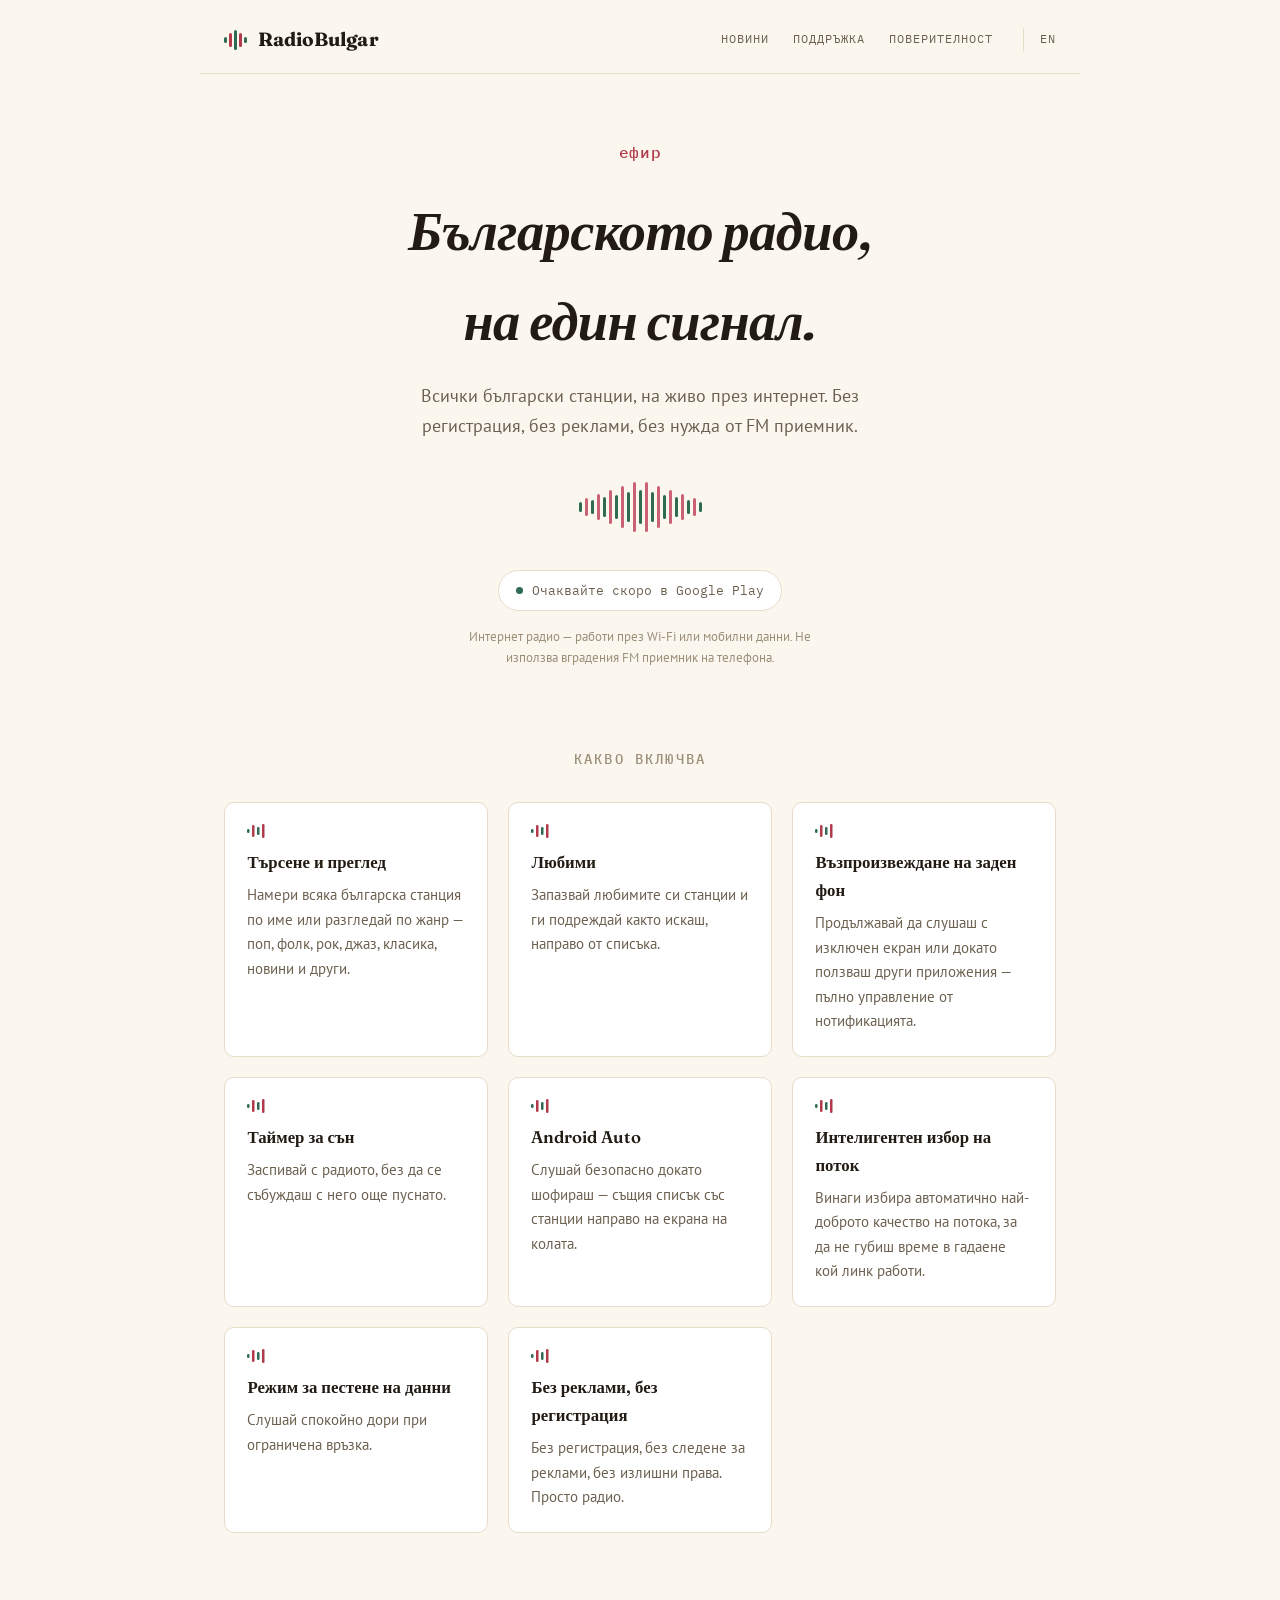
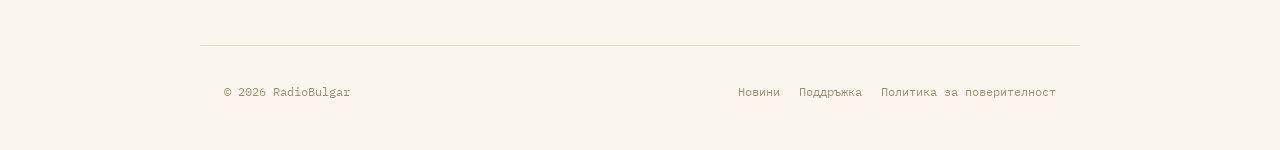
==== bg/index.html @ 14b4b931 "Added BG translateion" ====
<!DOCTYPE html>
<html lang="bg">
<head>
<meta charset="UTF-8">
<meta name="viewport" content="width=device-width, initial-scale=1.0">
<title>RadioBulgar — България, на един сигнал</title>
<meta name="description" content="RadioBulgar е просто, бързо приложение без реклами за слушане на български радиостанции на живо през интернет за Android.">
<link rel="preconnect" href="https://fonts.googleapis.com">
<link rel="preconnect" href="https://fonts.gstatic.com" crossorigin>
<link href="https://fonts.googleapis.com/css2?family=Fraunces:ital,opsz,wght@0,9..144,500;0,9..144,600;1,9..144,500&family=PT+Sans:wght@400;600;700&family=IBM+Plex+Mono:wght@400;500&display=swap" rel="stylesheet">
<link rel="stylesheet" href="../style.css">
</head>
<body>

<header class="site-header">
  <a href="index.html" class="brand">
    <svg class="mark" width="24" height="20" viewBox="0 0 24 20" aria-hidden="true">
      <rect x="0"  y="7" width="3" height="6"  rx="1.5"/>
      <rect x="5"  y="3" width="3" height="14" rx="1.5"/>
      <rect x="10" y="0" width="3" height="20" rx="1.5"/>
      <rect x="15" y="3" width="3" height="14" rx="1.5"/>
      <rect x="20" y="7" width="3" height="6"  rx="1.5"/>
    </svg>
    <span class="brand-word">RadioBulgar</span>
  </a>
  <nav class="site-nav">
    <a href="messages.html">Новини</a>
    <a href="support.html">Поддръжка</a>
    <a href="privacy.html">Поверителност</a>
    <a href="../index.html" class="lang-link">EN</a>
  </nav>
</header>

<main>
  <section class="hero">
    <p class="eyebrow"><span class="cy">ефир</span></p>
    <h1>Българското радио,<br>на един сигнал.</h1>
    <p class="tagline">Всички български станции, на живо през интернет. Без регистрация, без реклами, без нужда от FM приемник.</p>

    <div class="waveform" role="img" aria-label="Аудио вълна">
      <span class="bar" style="height:10px; animation-delay:0.0s"></span>
      <span class="bar" style="height:18px; animation-delay:0.1s"></span>
      <span class="bar" style="height:14px; animation-delay:0.2s"></span>
      <span class="bar" style="height:26px; animation-delay:0.3s"></span>
      <span class="bar" style="height:20px; animation-delay:0.4s"></span>
      <span class="bar" style="height:34px; animation-delay:0.5s"></span>
      <span class="bar" style="height:24px; animation-delay:0.6s"></span>
      <span class="bar" style="height:42px; animation-delay:0.7s"></span>
      <span class="bar" style="height:30px; animation-delay:0.8s"></span>
      <span class="bar" style="height:50px; animation-delay:0.9s"></span>
      <span class="bar" style="height:34px; animation-delay:1.0s"></span>
      <span class="bar" style="height:50px; animation-delay:1.1s"></span>
      <span class="bar" style="height:30px; animation-delay:1.2s"></span>
      <span class="bar" style="height:42px; animation-delay:1.3s"></span>
      <span class="bar" style="height:24px; animation-delay:1.4s"></span>
      <span class="bar" style="height:34px; animation-delay:1.5s"></span>
      <span class="bar" style="height:20px; animation-delay:1.6s"></span>
      <span class="bar" style="height:26px; animation-delay:1.7s"></span>
      <span class="bar" style="height:14px; animation-delay:1.8s"></span>
      <span class="bar" style="height:18px; animation-delay:1.9s"></span>
      <span class="bar" style="height:10px; animation-delay:2.0s"></span>
    </div>

    <span class="standby-badge"><span class="dot"></span> Очаквайте скоро в Google Play</span>
    <p class="net-note">Интернет радио — работи през Wi-Fi или мобилни данни. Не използва вградения FM приемник на телефона.</p>
  </section>

  <section class="band" aria-label="Възможности">
    <h2 class="band-title">Какво включва</h2>
    <div class="feature-grid">
      <article class="feature-card">
        <svg class="mini-wave" width="22" height="14" viewBox="0 0 22 14" aria-hidden="true">
          <rect x="0" y="5" width="2.5" height="4" rx="1.2" fill="#2e6b52"/>
          <rect x="5" y="1" width="2.5" height="12" rx="1.2" fill="#b23a4a"/>
          <rect x="10" y="3" width="2.5" height="8" rx="1.2" fill="#2e6b52"/>
          <rect x="15" y="0" width="2.5" height="14" rx="1.2" fill="#b23a4a"/>
        </svg>
        <h3>Търсене и преглед</h3>
        <p>Намери всяка българска станция по име или разгледай по жанр — поп, фолк, рок, джаз, класика, новини и други.</p>
      </article>
      <article class="feature-card">
        <svg class="mini-wave" width="22" height="14" viewBox="0 0 22 14" aria-hidden="true">
          <rect x="0" y="5" width="2.5" height="4" rx="1.2" fill="#2e6b52"/>
          <rect x="5" y="1" width="2.5" height="12" rx="1.2" fill="#b23a4a"/>
          <rect x="10" y="3" width="2.5" height="8" rx="1.2" fill="#2e6b52"/>
          <rect x="15" y="0" width="2.5" height="14" rx="1.2" fill="#b23a4a"/>
        </svg>
        <h3>Любими</h3>
        <p>Запазвай любимите си станции и ги подреждай както искаш, направо от списъка.</p>
      </article>
      <article class="feature-card">
        <svg class="mini-wave" width="22" height="14" viewBox="0 0 22 14" aria-hidden="true">
          <rect x="0" y="5" width="2.5" height="4" rx="1.2" fill="#2e6b52"/>
          <rect x="5" y="1" width="2.5" height="12" rx="1.2" fill="#b23a4a"/>
          <rect x="10" y="3" width="2.5" height="8" rx="1.2" fill="#2e6b52"/>
          <rect x="15" y="0" width="2.5" height="14" rx="1.2" fill="#b23a4a"/>
        </svg>
        <h3>Възпроизвеждане на заден фон</h3>
        <p>Продължавай да слушаш с изключен екран или докато ползваш други приложения — пълно управление от нотификацията.</p>
      </article>
      <article class="feature-card">
        <svg class="mini-wave" width="22" height="14" viewBox="0 0 22 14" aria-hidden="true">
          <rect x="0" y="5" width="2.5" height="4" rx="1.2" fill="#2e6b52"/>
          <rect x="5" y="1" width="2.5" height="12" rx="1.2" fill="#b23a4a"/>
          <rect x="10" y="3" width="2.5" height="8" rx="1.2" fill="#2e6b52"/>
          <rect x="15" y="0" width="2.5" height="14" rx="1.2" fill="#b23a4a"/>
        </svg>
        <h3>Таймер за сън</h3>
        <p>Заспивай с радиото, без да се събуждаш с него още пуснато.</p>
      </article>
      <article class="feature-card">
        <svg class="mini-wave" width="22" height="14" viewBox="0 0 22 14" aria-hidden="true">
          <rect x="0" y="5" width="2.5" height="4" rx="1.2" fill="#2e6b52"/>
          <rect x="5" y="1" width="2.5" height="12" rx="1.2" fill="#b23a4a"/>
          <rect x="10" y="3" width="2.5" height="8" rx="1.2" fill="#2e6b52"/>
          <rect x="15" y="0" width="2.5" height="14" rx="1.2" fill="#b23a4a"/>
        </svg>
        <h3>Android Auto</h3>
        <p>Слушай безопасно докато шофираш — същия списък със станции направо на екрана на колата.</p>
      </article>
      <article class="feature-card">
        <svg class="mini-wave" width="22" height="14" viewBox="0 0 22 14" aria-hidden="true">
          <rect x="0" y="5" width="2.5" height="4" rx="1.2" fill="#2e6b52"/>
          <rect x="5" y="1" width="2.5" height="12" rx="1.2" fill="#b23a4a"/>
          <rect x="10" y="3" width="2.5" height="8" rx="1.2" fill="#2e6b52"/>
          <rect x="15" y="0" width="2.5" height="14" rx="1.2" fill="#b23a4a"/>
        </svg>
        <h3>Интелигентен избор на поток</h3>
        <p>Винаги избира автоматично най-доброто качество на потока, за да не губиш време в гадаене кой линк работи.</p>
      </article>
      <article class="feature-card">
        <svg class="mini-wave" width="22" height="14" viewBox="0 0 22 14" aria-hidden="true">
          <rect x="0" y="5" width="2.5" height="4" rx="1.2" fill="#2e6b52"/>
          <rect x="5" y="1" width="2.5" height="12" rx="1.2" fill="#b23a4a"/>
          <rect x="10" y="3" width="2.5" height="8" rx="1.2" fill="#2e6b52"/>
          <rect x="15" y="0" width="2.5" height="14" rx="1.2" fill="#b23a4a"/>
        </svg>
        <h3>Режим за пестене на данни</h3>
        <p>Слушай спокойно дори при ограничена връзка.</p>
      </article>
      <article class="feature-card">
        <svg class="mini-wave" width="22" height="14" viewBox="0 0 22 14" aria-hidden="true">
          <rect x="0" y="5" width="2.5" height="4" rx="1.2" fill="#2e6b52"/>
          <rect x="5" y="1" width="2.5" height="12" rx="1.2" fill="#b23a4a"/>
          <rect x="10" y="3" width="2.5" height="8" rx="1.2" fill="#2e6b52"/>
          <rect x="15" y="0" width="2.5" height="14" rx="1.2" fill="#b23a4a"/>
        </svg>
        <h3>Без реклами, без регистрация</h3>
        <p>Без регистрация, без следене за реклами, без излишни права. Просто радио.</p>
      </article>
    </div>
  </section>
</main>

<footer class="site-footer">
  <span>&copy; 2026 RadioBulgar</span>
  <nav>
    <a href="messages.html">Новини</a>
    <a href="support.html">Поддръжка</a>
    <a href="privacy.html">Политика за поверителност</a>
  </nav>
</footer>

</body>
</html>
---- style.css ----
/* ============================================================
   RadioBulgar — signal on paper
   Light theme. The signature motif is a waveform: thin bars of
   varying height standing in for the audio signal itself, used
   as the logomark, the hero's one decorative gesture, and a
   quiet bullet on each feature — never a tuning dial, never a
   cabinet.
   ============================================================ */

:root {
  --paper:      #fbf7ef;
  --panel:      #ffffff;
  --line:       #e6dcc8;
  --ink:        #211b13;
  --ink-soft:   #6c6151;
  --ink-faint:  #9b8f7a;
  --rose:       #b23a4a;
  --rose-soft:  #c96274;
  --pine:       #2e6b52;
  --pine-soft:  #4c8a6e;
  --max-width: 880px;
}

* { box-sizing: border-box; }

html { scroll-behavior: smooth; }

body {
  margin: 0;
  background: var(--paper);
  color: var(--ink);
  font-family: "PT Sans", Helvetica, Arial, sans-serif;
  line-height: 1.65;
}

h1, h2, h3, .brand-word {
  font-family: "Fraunces", Georgia, serif;
}

a { color: var(--rose); text-decoration: none; }
a:hover { text-decoration: underline; text-decoration-color: var(--rose-soft); }

:focus-visible {
  outline: 2px solid var(--rose);
  outline-offset: 3px;
  border-radius: 2px;
}

/* ---------- header ---------- */

header.site-header {
  display: flex;
  align-items: center;
  justify-content: space-between;
  padding: 1.5rem 1.5rem 1.1rem;
  max-width: var(--max-width);
  margin: 0 auto;
  border-bottom: 1px solid var(--line);
}

.brand {
  display: flex;
  align-items: center;
  gap: 0.6rem;
  font-weight: 700;
  font-size: 1.2rem;
  color: var(--ink);
  letter-spacing: 0.005em;
}

.brand:hover { text-decoration: none; }

.mark { flex: none; }
.mark rect:nth-child(odd) { fill: var(--pine); }
.mark rect:nth-child(even) { fill: var(--rose); }

nav.site-nav {
  display: flex;
  gap: 1.5rem;
  font-family: "IBM Plex Mono", monospace;
  font-size: 0.78rem;
  letter-spacing: 0.08em;
  text-transform: uppercase;
}

nav.site-nav a {
  color: var(--ink-soft);
  border-bottom: 1px solid transparent;
  padding-bottom: 2px;
}

nav.site-nav a:hover {
  color: var(--rose);
  text-decoration: none;
  border-bottom-color: var(--rose);
}

nav.site-nav a.lang-link {
  margin-left: 0.4rem;
  padding-left: 1rem;
  border-left: 1px solid var(--line);
}

main {
  max-width: var(--max-width);
  margin: 0 auto;
  padding: 0 1.5rem 4rem;
}

/* ---------- hero ---------- */

.hero {
  padding: 3.2rem 0 1.5rem;
  text-align: center;
}

.eyebrow {
  display: inline-flex;
  align-items: baseline;
  gap: 0.5rem;
  font-family: "IBM Plex Mono", monospace;
  font-size: 0.82rem;
  margin-bottom: 1.3rem;
  letter-spacing: 0.04em;
}

.eyebrow .cy { font-size: 1rem; color: var(--rose); font-weight: 500; }
.eyebrow .gloss { color: var(--ink-faint); }

.hero h1 {
  font-size: clamp(2.3rem, 5.8vw, 3.4rem);
  font-weight: 600;
  font-style: italic;
  margin: 0 0 1rem;
  color: var(--ink);
  letter-spacing: -0.01em;
}

.hero .tagline {
  font-size: 1.12rem;
  color: var(--ink-soft);
  max-width: 480px;
  margin: 0 auto 2.4rem;
}

/* signature waveform rule */

.waveform {
  display: flex;
  align-items: center;
  justify-content: center;
  gap: 3px;
  height: 56px;
  margin: 0 auto 2.2rem;
}

.waveform .bar {
  width: 3px;
  border-radius: 2px;
  background: var(--pine);
  align-self: center;
  transform-origin: center;
  animation: breathe 3.6s ease-in-out infinite;
}

.waveform .bar:nth-child(even) { background: var(--rose-soft); }

@keyframes breathe {
  0%, 100% { transform: scaleY(1); }
  50% { transform: scaleY(0.82); }
}

.standby-badge {
  display: inline-flex;
  align-items: center;
  gap: 0.55rem;
  padding: 0.55rem 1.1rem;
  border-radius: 999px;
  background: var(--panel);
  border: 1px solid var(--line);
  color: var(--ink-soft);
  font-family: "IBM Plex Mono", monospace;
  font-size: 0.82rem;
}

.standby-badge .dot {
  width: 7px;
  height: 7px;
  border-radius: 50%;
  background: var(--pine);
}

.net-note {
  margin: 0.9rem auto 0;
  max-width: 380px;
  font-size: 0.8rem;
  color: var(--ink-faint);
}

/* ---------- features ---------- */

.band { margin-top: 3.5rem; }

.band-title {
  font-size: 0.85rem;
  text-transform: uppercase;
  letter-spacing: 0.16em;
  color: var(--ink-faint);
  text-align: center;
  margin-bottom: 2rem;
  font-family: "IBM Plex Mono", monospace;
  font-weight: 500;
}

.feature-grid {
  display: grid;
  grid-template-columns: repeat(auto-fit, minmax(230px, 1fr));
  gap: 1.25rem;
}

.feature-card {
  background: var(--panel);
  color: var(--ink);
  border: 1px solid var(--line);
  border-radius: 10px;
  padding: 1.3rem 1.4rem 1.4rem;
  transition: transform 0.18s ease, box-shadow 0.18s ease;
}

.feature-card:hover {
  transform: translateY(-2px);
  box-shadow: 0 10px 24px rgba(33, 27, 19, 0.08);
}

.feature-card .mini-wave {
  display: block;
  margin-bottom: 0.7rem;
}

.feature-card h3 {
  margin: 0 0 0.4rem;
  font-size: 1.05rem;
  font-weight: 600;
  font-style: normal;
}

.feature-card p {
  margin: 0;
  color: var(--ink-soft);
  font-size: 0.93rem;
}

/* ---------- doc panel (support / privacy) ---------- */

.doc {
  background: var(--panel);
  color: var(--ink);
  border: 1px solid var(--line);
  border-radius: 12px;
  padding: 2.4rem clamp(1.4rem, 5vw, 3.2rem) 2.8rem;
  margin-top: 2.5rem;
}

.doc h1.page-title {
  font-size: 2rem;
  font-style: italic;
  font-weight: 600;
  margin: 0 0 0.4rem;
}

.doc .stamp {
  display: inline-block;
  font-family: "IBM Plex Mono", monospace;
  font-size: 0.76rem;
  color: var(--ink-faint);
  border: 1px solid var(--line);
  border-radius: 4px;
  padding: 0.2rem 0.55rem;
  margin-bottom: 1.7rem;
}

.doc h2 {
  font-size: 1.25rem;
  font-style: italic;
  margin-top: 2.2rem;
  padding-top: 1.3rem;
  border-top: 1px solid var(--line);
}

.doc h2:first-of-type { border-top: none; padding-top: 0; }

.doc h3 {
  font-size: 1.02rem;
  font-style: normal;
  margin: 1.4rem 0 0.4rem;
  color: var(--rose);
}

.doc ul { padding-left: 1.3rem; }
.doc li { margin: 0.3rem 0; }
.doc code {
  background: var(--paper);
  border: 1px solid var(--line);
  border-radius: 4px;
  padding: 0.1rem 0.4rem;
  font-family: "IBM Plex Mono", monospace;
  font-size: 0.88em;
}

.doc .lede {
  font-size: 1.02rem;
  color: var(--ink-soft);
}

/* ---------- FAQ entries ---------- */

.faq-item {
  padding: 1.1rem 0;
  border-top: 1px solid var(--line);
}

.faq-item:first-of-type { border-top: none; }

.faq-item h3 {
  margin: 0 0 0.35rem;
  font-size: 1rem;
  color: var(--rose);
}

.faq-item p { margin: 0; color: var(--ink-soft); font-size: 0.94rem; }

/* ---------- update posts ---------- */

.post {
  padding: 1.3rem 0;
  border-top: 1px solid var(--line);
}

.post:first-of-type { border-top: none; padding-top: 0; }

.post-date {
  font-family: "IBM Plex Mono", monospace;
  font-size: 0.76rem;
  color: var(--ink-faint);
  margin: 0 0 0.3rem;
}

.post h2 {
  font-size: 1.25rem;
  font-style: italic;
  margin: 0 0 0.5rem;
}

/* ---------- contact form ---------- */

.contact-form {
  display: flex;
  flex-direction: column;
  gap: 0.35rem;
  max-width: 480px;
  margin: 1.4rem 0 0.5rem;
}

.contact-form label {
  font-family: "IBM Plex Mono", monospace;
  font-size: 0.74rem;
  text-transform: uppercase;
  letter-spacing: 0.06em;
  color: var(--ink-soft);
  margin-top: 0.7rem;
}

.contact-form input,
.contact-form textarea {
  font: inherit;
  font-family: "PT Sans", sans-serif;
  padding: 0.6rem 0.7rem;
  border: 1px solid var(--line);
  border-radius: 6px;
  background: var(--paper);
  color: var(--ink);
}

.contact-form input:focus,
.contact-form textarea:focus {
  outline: none;
  border-color: var(--rose-soft);
}

.contact-form button {
  margin-top: 1.1rem;
  align-self: flex-start;
  padding: 0.65rem 1.5rem;
  border: none;
  border-radius: 999px;
  background: var(--rose);
  color: #fff;
  font-weight: 700;
  font-size: 0.92rem;
  cursor: pointer;
  font-family: "IBM Plex Mono", monospace;
  letter-spacing: 0.04em;
}

.contact-form button:hover { background: #97303d; }

/* ---------- footer ---------- */

footer.site-footer {
  max-width: var(--max-width);
  margin: 0 auto;
  padding: 2.2rem 1.5rem 3rem;
  color: var(--ink-faint);
  font-family: "IBM Plex Mono", monospace;
  font-size: 0.78rem;
  display: flex;
  justify-content: space-between;
  flex-wrap: wrap;
  gap: 0.75rem;
  border-top: 1px solid var(--line);
  margin-top: 3rem;
}

footer.site-footer nav { display: flex; gap: 1.2rem; }
footer.site-footer a { color: var(--ink-faint); }
footer.site-footer a:hover { color: var(--rose); }

@media (max-width: 520px) {
  header.site-header { flex-direction: column; gap: 0.9rem; align-items: flex-start; }
  .waveform { height: 44px; }
}

@media (prefers-reduced-motion: reduce) {
  html { scroll-behavior: auto; }
  .waveform .bar { animation: none; }
}
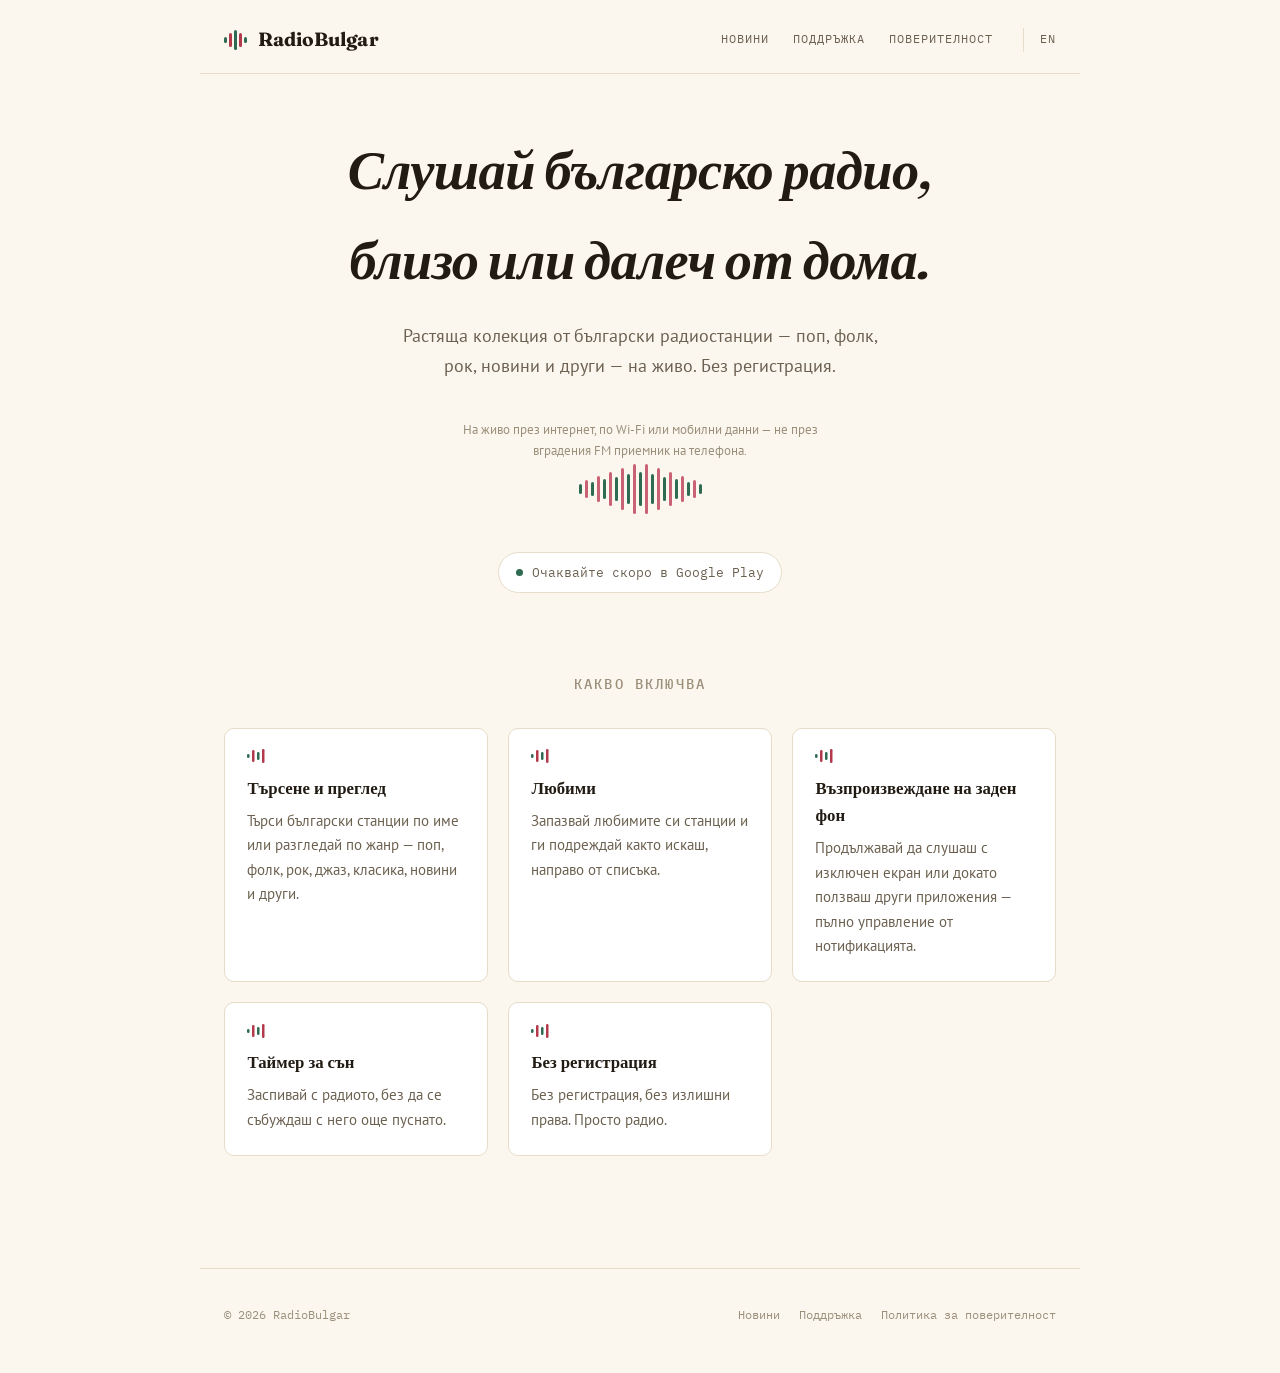
==== commit 0ccb6ef3: "Revise copy and trim privacy disclosures to avoid future-proofing claims Rewrites hero/feature copy " ====
--- a/bg/index.html
+++ b/bg/index.html
@@ -3,8 +3,8 @@
 <head>
 <meta charset="UTF-8">
 <meta name="viewport" content="width=device-width, initial-scale=1.0">
-<title>RadioBulgar — България, на един сигнал</title>
-<meta name="description" content="RadioBulgar е просто, бързо приложение без реклами за слушане на български радиостанции на живо през интернет за Android.">
+<title>RadioBulgar — България, винаги на ефир</title>
+<meta name="description" content="RadioBulgar е просто, бързо приложение за слушане на български радиостанции на живо през интернет за Android — близо или далеч от дома.">
 <link rel="preconnect" href="https://fonts.googleapis.com">
 <link rel="preconnect" href="https://fonts.gstatic.com" crossorigin>
 <link href="https://fonts.googleapis.com/css2?family=Fraunces:ital,opsz,wght@0,9..144,500;0,9..144,600;1,9..144,500&family=PT+Sans:wght@400;600;700&family=IBM+Plex+Mono:wght@400;500&display=swap" rel="stylesheet">
@@ -33,9 +33,9 @@
 
 <main>
   <section class="hero">
-    <p class="eyebrow"><span class="cy">ефир</span></p>
-    <h1>Българското радио,<br>на един сигнал.</h1>
-    <p class="tagline">Всички български станции, на живо през интернет. Без регистрация, без реклами, без нужда от FM приемник.</p>
+    <h1>Слушай българско радио,<br>близо или далеч от дома.</h1>
+    <p class="tagline">Растяща колекция от български радиостанции — поп, фолк, рок, новини и други — на живо. Без регистрация.</p>
+    <p class="net-note">На живо през интернет, по Wi-Fi или мобилни данни — не през вградения FM приемник на телефона.</p>
 
     <div class="waveform" role="img" aria-label="Аудио вълна">
       <span class="bar" style="height:10px; animation-delay:0.0s"></span>
@@ -62,7 +62,6 @@
     </div>
 
     <span class="standby-badge"><span class="dot"></span> Очаквайте скоро в Google Play</span>
-    <p class="net-note">Интернет радио — работи през Wi-Fi или мобилни данни. Не използва вградения FM приемник на телефона.</p>
   </section>
 
   <section class="band" aria-label="Възможности">
@@ -76,7 +75,7 @@
           <rect x="15" y="0" width="2.5" height="14" rx="1.2" fill="#b23a4a"/>
         </svg>
         <h3>Търсене и преглед</h3>
-        <p>Намери всяка българска станция по име или разгледай по жанр — поп, фолк, рок, джаз, класика, новини и други.</p>
+        <p>Търси български станции по име или разгледай по жанр — поп, фолк, рок, джаз, класика, новини и други.</p>
       </article>
       <article class="feature-card">
         <svg class="mini-wave" width="22" height="14" viewBox="0 0 22 14" aria-hidden="true">
@@ -115,38 +114,8 @@
           <rect x="10" y="3" width="2.5" height="8" rx="1.2" fill="#2e6b52"/>
           <rect x="15" y="0" width="2.5" height="14" rx="1.2" fill="#b23a4a"/>
         </svg>
-        <h3>Android Auto</h3>
-        <p>Слушай безопасно докато шофираш — същия списък със станции направо на екрана на колата.</p>
-      </article>
-      <article class="feature-card">
-        <svg class="mini-wave" width="22" height="14" viewBox="0 0 22 14" aria-hidden="true">
-          <rect x="0" y="5" width="2.5" height="4" rx="1.2" fill="#2e6b52"/>
-          <rect x="5" y="1" width="2.5" height="12" rx="1.2" fill="#b23a4a"/>
-          <rect x="10" y="3" width="2.5" height="8" rx="1.2" fill="#2e6b52"/>
-          <rect x="15" y="0" width="2.5" height="14" rx="1.2" fill="#b23a4a"/>
-        </svg>
-        <h3>Интелигентен избор на поток</h3>
-        <p>Винаги избира автоматично най-доброто качество на потока, за да не губиш време в гадаене кой линк работи.</p>
-      </article>
-      <article class="feature-card">
-        <svg class="mini-wave" width="22" height="14" viewBox="0 0 22 14" aria-hidden="true">
-          <rect x="0" y="5" width="2.5" height="4" rx="1.2" fill="#2e6b52"/>
-          <rect x="5" y="1" width="2.5" height="12" rx="1.2" fill="#b23a4a"/>
-          <rect x="10" y="3" width="2.5" height="8" rx="1.2" fill="#2e6b52"/>
-          <rect x="15" y="0" width="2.5" height="14" rx="1.2" fill="#b23a4a"/>
-        </svg>
-        <h3>Режим за пестене на данни</h3>
-        <p>Слушай спокойно дори при ограничена връзка.</p>
-      </article>
-      <article class="feature-card">
-        <svg class="mini-wave" width="22" height="14" viewBox="0 0 22 14" aria-hidden="true">
-          <rect x="0" y="5" width="2.5" height="4" rx="1.2" fill="#2e6b52"/>
-          <rect x="5" y="1" width="2.5" height="12" rx="1.2" fill="#b23a4a"/>
-          <rect x="10" y="3" width="2.5" height="8" rx="1.2" fill="#2e6b52"/>
-          <rect x="15" y="0" width="2.5" height="14" rx="1.2" fill="#b23a4a"/>
-        </svg>
-        <h3>Без реклами, без регистрация</h3>
-        <p>Без регистрация, без следене за реклами, без излишни права. Просто радио.</p>
+        <h3>Без регистрация</h3>
+        <p>Без регистрация, без излишни права. Просто радио.</p>
       </article>
     </div>
   </section>
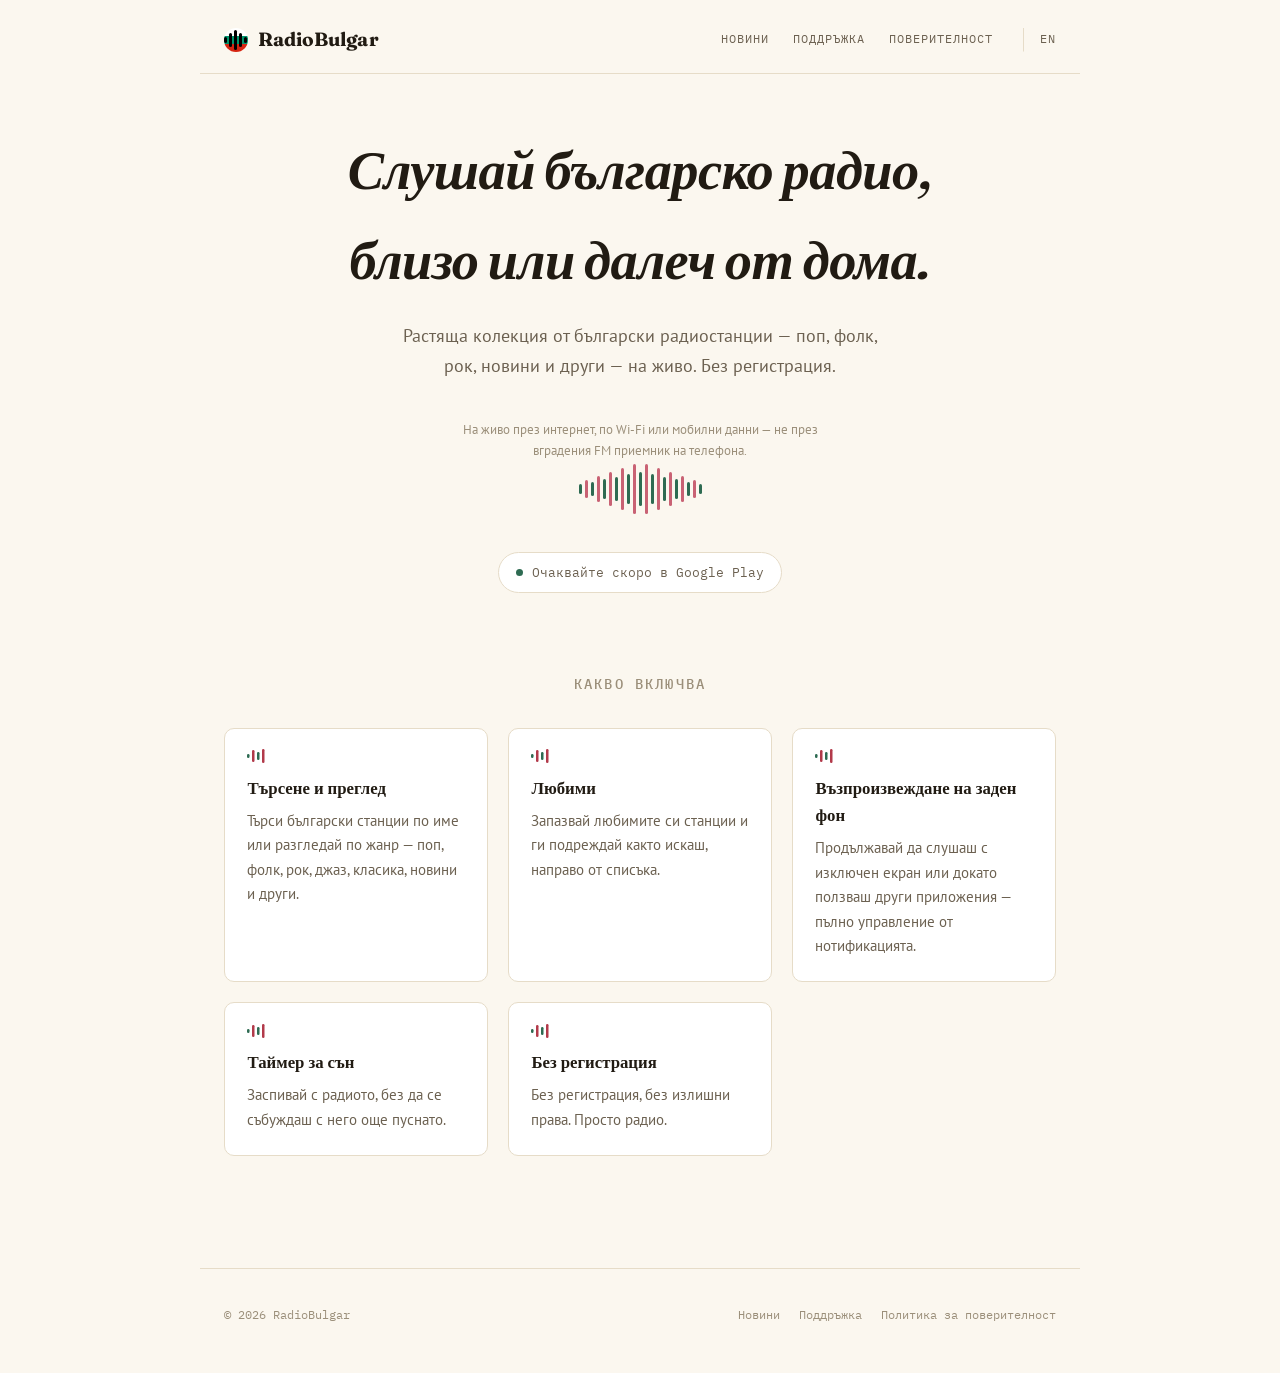
==== commit 8f17f0b1: "Replace header brand mark with final flag-band waveform icon, add favicon" ====
--- a/bg/index.html
+++ b/bg/index.html
@@ -9,17 +9,28 @@
 <link rel="preconnect" href="https://fonts.gstatic.com" crossorigin>
 <link href="https://fonts.googleapis.com/css2?family=Fraunces:ital,opsz,wght@0,9..144,500;0,9..144,600;1,9..144,500&family=PT+Sans:wght@400;600;700&family=IBM+Plex+Mono:wght@400;500&display=swap" rel="stylesheet">
 <link rel="stylesheet" href="../style.css">
+<link rel="icon" href="../favicon.svg" type="image/svg+xml">
+<link rel="alternate icon" href="../favicon-32.png" type="image/png">
+<link rel="apple-touch-icon" href="../apple-touch-icon.png">
 </head>
 <body>
 
 <header class="site-header">
   <a href="index.html" class="brand">
-    <svg class="mark" width="24" height="20" viewBox="0 0 24 20" aria-hidden="true">
-      <rect x="0"  y="7" width="3" height="6"  rx="1.5"/>
-      <rect x="5"  y="3" width="3" height="14" rx="1.5"/>
-      <rect x="10" y="0" width="3" height="20" rx="1.5"/>
-      <rect x="15" y="3" width="3" height="14" rx="1.5"/>
-      <rect x="20" y="7" width="3" height="6"  rx="1.5"/>
+    <svg class="mark" width="24" height="24" viewBox="0 0 24 24" aria-hidden="true">
+      <defs><clipPath id="markClip"><circle cx="12" cy="12" r="12"/></clipPath></defs>
+      <g clip-path="url(#markClip)">
+        <rect x="0" y="0" width="24" height="8" fill="#ffffff"/>
+        <rect x="0" y="8" width="24" height="8" fill="#00966e"/>
+        <rect x="0" y="16" width="24" height="8" fill="#d62512"/>
+        <g fill="#000000">
+          <rect x="0"  y="9" width="3" height="6"  rx="1.5"/>
+          <rect x="5"  y="5" width="3" height="14" rx="1.5"/>
+          <rect x="10" y="2" width="3" height="20" rx="1.5"/>
+          <rect x="15" y="5" width="3" height="14" rx="1.5"/>
+          <rect x="20" y="9" width="3" height="6"  rx="1.5"/>
+        </g>
+      </g>
     </svg>
     <span class="brand-word">RadioBulgar</span>
   </a>
--- a/style.css
+++ b/style.css
@@ -71,8 +71,6 @@
 .brand:hover { text-decoration: none; }
 
 .mark { flex: none; }
-.mark rect:nth-child(odd) { fill: var(--pine); }
-.mark rect:nth-child(even) { fill: var(--rose); }
 
 nav.site-nav {
   display: flex;
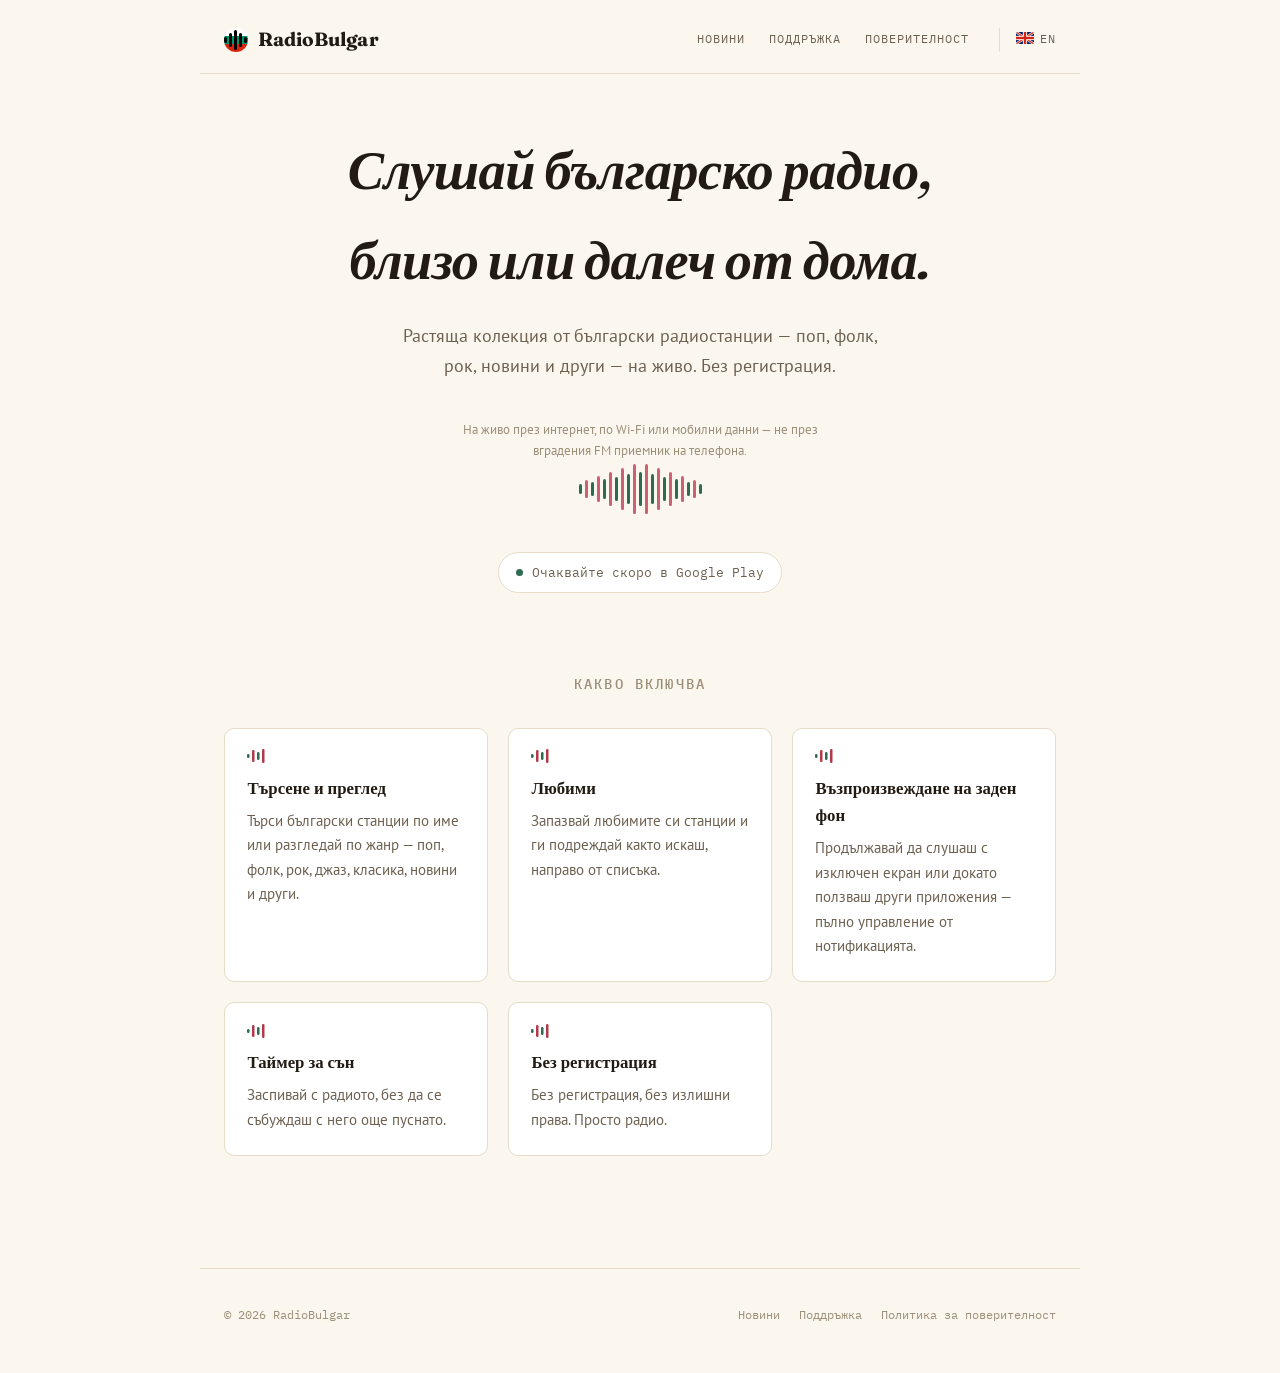
==== commit 5bc5f58e: "Add flag icons to the language switcher for clarity" ====
--- a/bg/index.html
+++ b/bg/index.html
@@ -38,7 +38,19 @@
     <a href="messages.html">Новини</a>
     <a href="support.html">Поддръжка</a>
     <a href="privacy.html">Поверителност</a>
-    <a href="../index.html" class="lang-link">EN</a>
+    <a href="../index.html" class="lang-link"><svg class="flag-icon" width="18" height="12" viewBox="0 0 60 40" aria-hidden="true">
+        <rect width="60" height="40" fill="#012169"/>
+        <g stroke="#ffffff" stroke-width="8">
+          <path d="M0,0 L60,40" /><path d="M60,0 L0,40" />
+        </g>
+        <g stroke="#d62512" stroke-width="4">
+          <path d="M0,0 L60,40" /><path d="M60,0 L0,40" />
+        </g>
+        <rect x="0" y="13" width="60" height="14" fill="#ffffff"/>
+        <rect x="23" y="0" width="14" height="40" fill="#ffffff"/>
+        <rect x="0" y="16" width="60" height="8" fill="#d62512"/>
+        <rect x="26" y="0" width="8" height="40" fill="#d62512"/>
+      </svg>EN</a>
   </nav>
 </header>
 
--- a/style.css
+++ b/style.css
@@ -94,9 +94,17 @@
 }
 
 nav.site-nav a.lang-link {
+  display: inline-flex;
+  align-items: center;
+  gap: 0.35rem;
   margin-left: 0.4rem;
   padding-left: 1rem;
   border-left: 1px solid var(--line);
+}
+
+.flag-icon {
+  flex: none;
+  border-radius: 2px;
 }
 
 main {
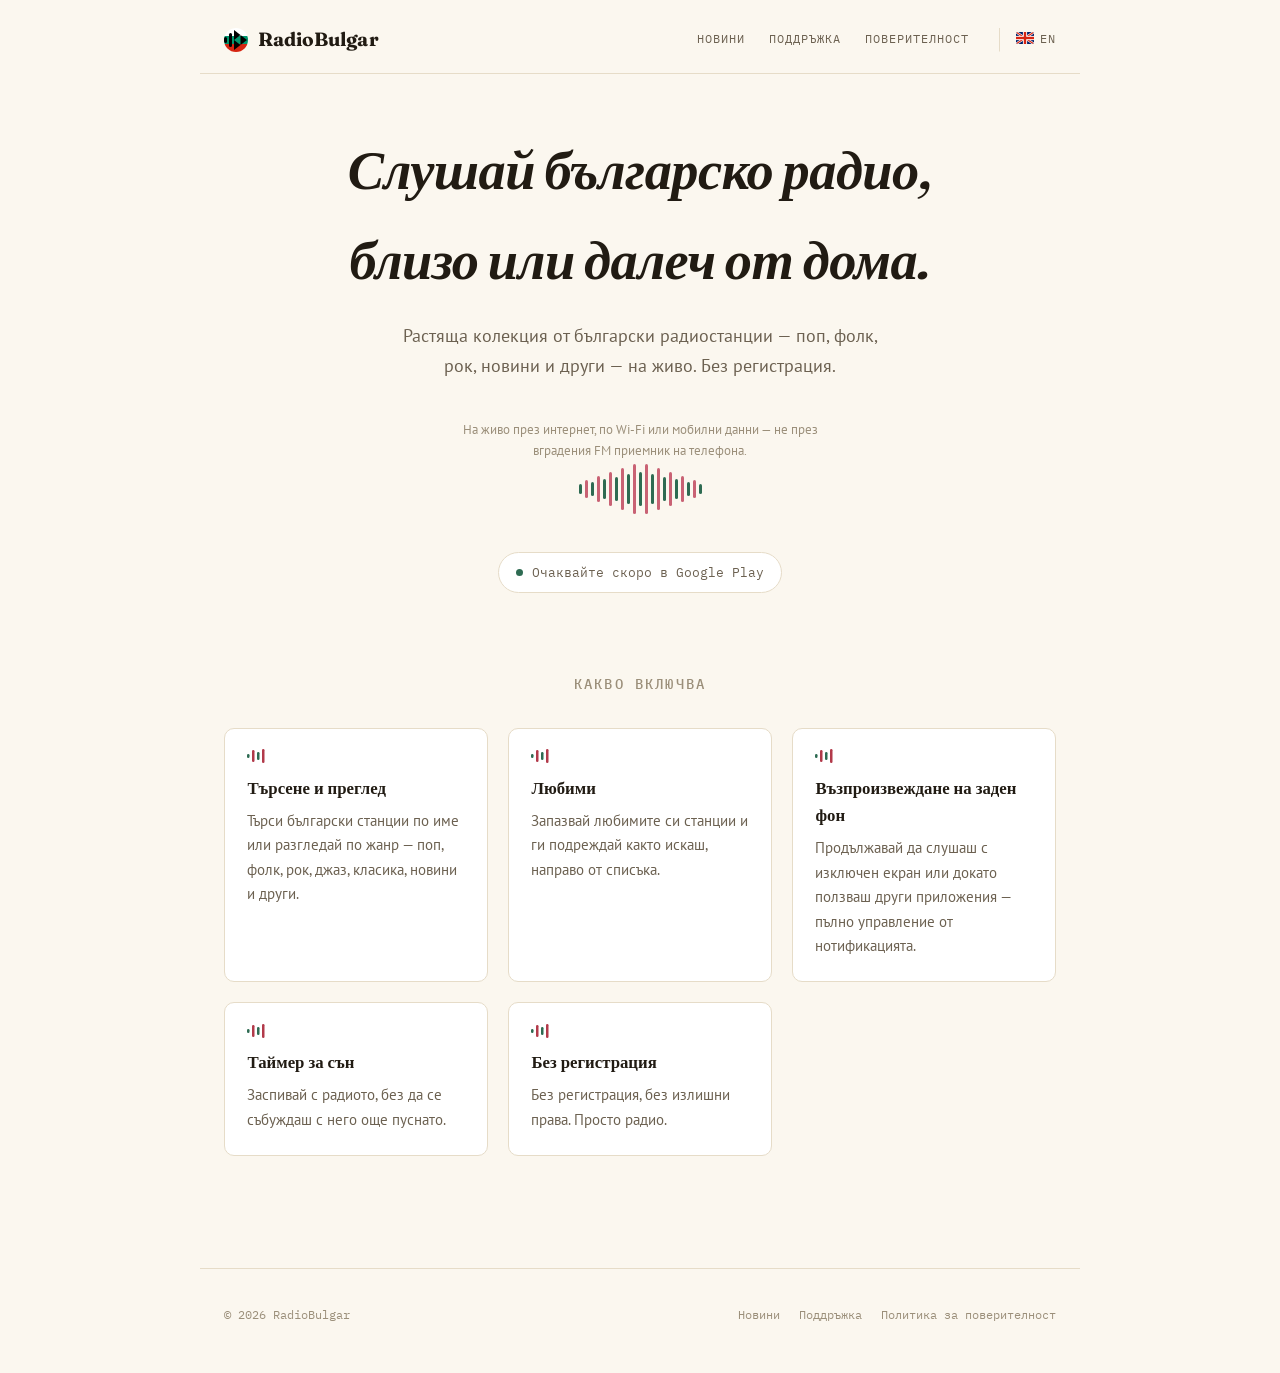
==== commit 2d1b67f1: "Update logo to option G: waveform+triforce split mark Replaces the symmetric 5/7-bar waveform with t" ====
--- a/bg/index.html
+++ b/bg/index.html
@@ -24,11 +24,11 @@
         <rect x="0" y="8" width="24" height="8" fill="#00966e"/>
         <rect x="0" y="16" width="24" height="8" fill="#d62512"/>
         <g fill="#000000">
-          <rect x="0"  y="9" width="3" height="6"  rx="1.5"/>
-          <rect x="5"  y="5" width="3" height="14" rx="1.5"/>
-          <rect x="10" y="2" width="3" height="20" rx="1.5"/>
-          <rect x="15" y="5" width="3" height="14" rx="1.5"/>
-          <rect x="20" y="9" width="3" height="6"  rx="1.5"/>
+          <rect x="0" y="9" width="3" height="6"  rx="1.5"/>
+          <rect x="5" y="5" width="3" height="14" rx="1.5"/>
+          <polygon points="10,2 16.5,7 10,12"/>
+          <polygon points="10,12 10,22 16.5,17"/>
+          <polygon points="16.5,7 23,12 16.5,17"/>
         </g>
       </g>
     </svg>
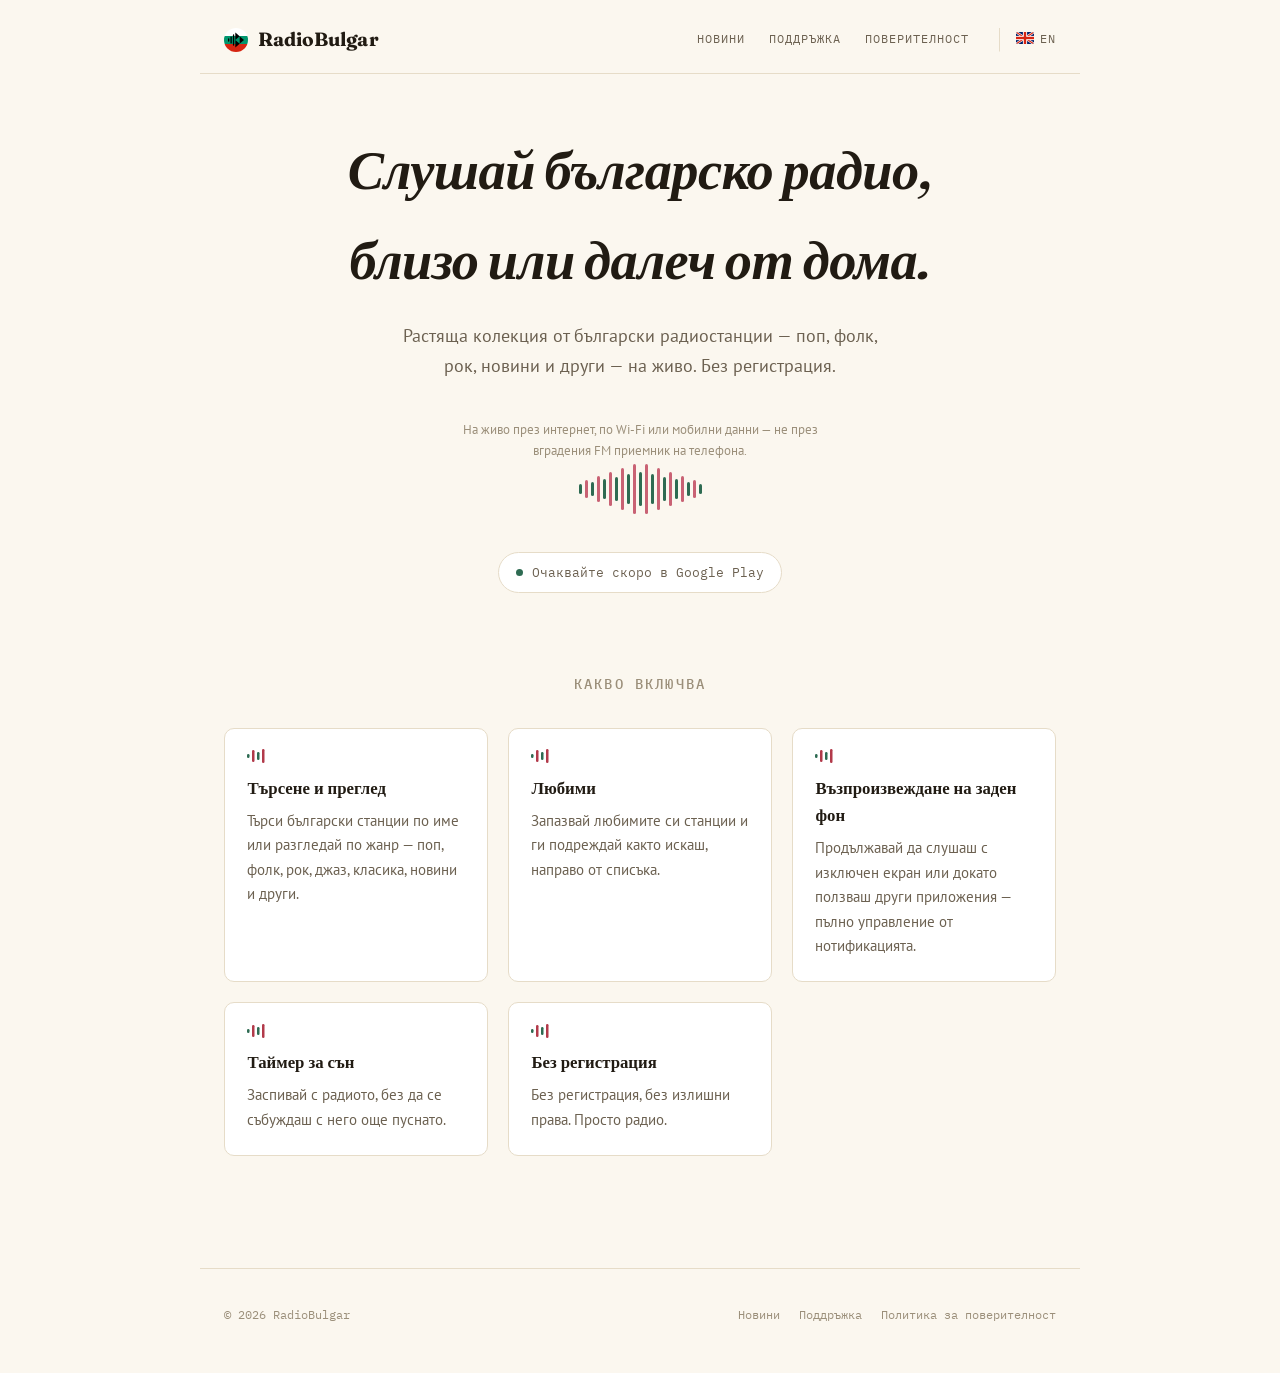
==== commit 1e5e20e8: "Sync logo to app icon and remove refresh hint from Updates Update inline header SVG in EN and BG pag" ====
--- a/bg/index.html
+++ b/bg/index.html
@@ -17,19 +17,20 @@
 
 <header class="site-header">
   <a href="index.html" class="brand">
-    <svg class="mark" width="24" height="24" viewBox="0 0 24 24" aria-hidden="true">
-      <defs><clipPath id="markClip"><circle cx="12" cy="12" r="12"/></clipPath></defs>
+    <svg class="mark" width="24" height="24" viewBox="0 0 108 108" aria-hidden="true">
+      <defs><clipPath id="markClip"><circle cx="54" cy="54" r="54"/></clipPath></defs>
       <g clip-path="url(#markClip)">
-        <rect x="0" y="0" width="24" height="8" fill="#ffffff"/>
-        <rect x="0" y="8" width="24" height="8" fill="#00966e"/>
-        <rect x="0" y="16" width="24" height="8" fill="#d62512"/>
-        <g fill="#000000">
-          <rect x="0" y="9" width="3" height="6"  rx="1.5"/>
-          <rect x="5" y="5" width="3" height="14" rx="1.5"/>
-          <polygon points="10,2 16.5,7 10,12"/>
-          <polygon points="10,12 10,22 16.5,17"/>
-          <polygon points="16.5,7 23,12 16.5,17"/>
+        <rect x="0" y="0" width="108" height="36" fill="#ffffff"/>
+        <rect x="0" y="36" width="108" height="36" fill="#00966e"/>
+        <rect x="0" y="72" width="108" height="36" fill="#d62512"/>
+        <g stroke="#000000" stroke-width="6" stroke-linecap="round" fill="none">
+          <path d="M21,49 L21,59"/>
+          <path d="M32,41 L32,67"/>
+          <path d="M43,31 L43,77"/>
         </g>
+        <polygon points="51,20 70.5,37 51,54" fill="#000000"/>
+        <polygon points="51,54 51,88 70.5,71" fill="#000000"/>
+        <polygon points="70.5,37 90,54 70.5,71" fill="#000000"/>
       </g>
     </svg>
     <span class="brand-word">RadioBulgar</span>
